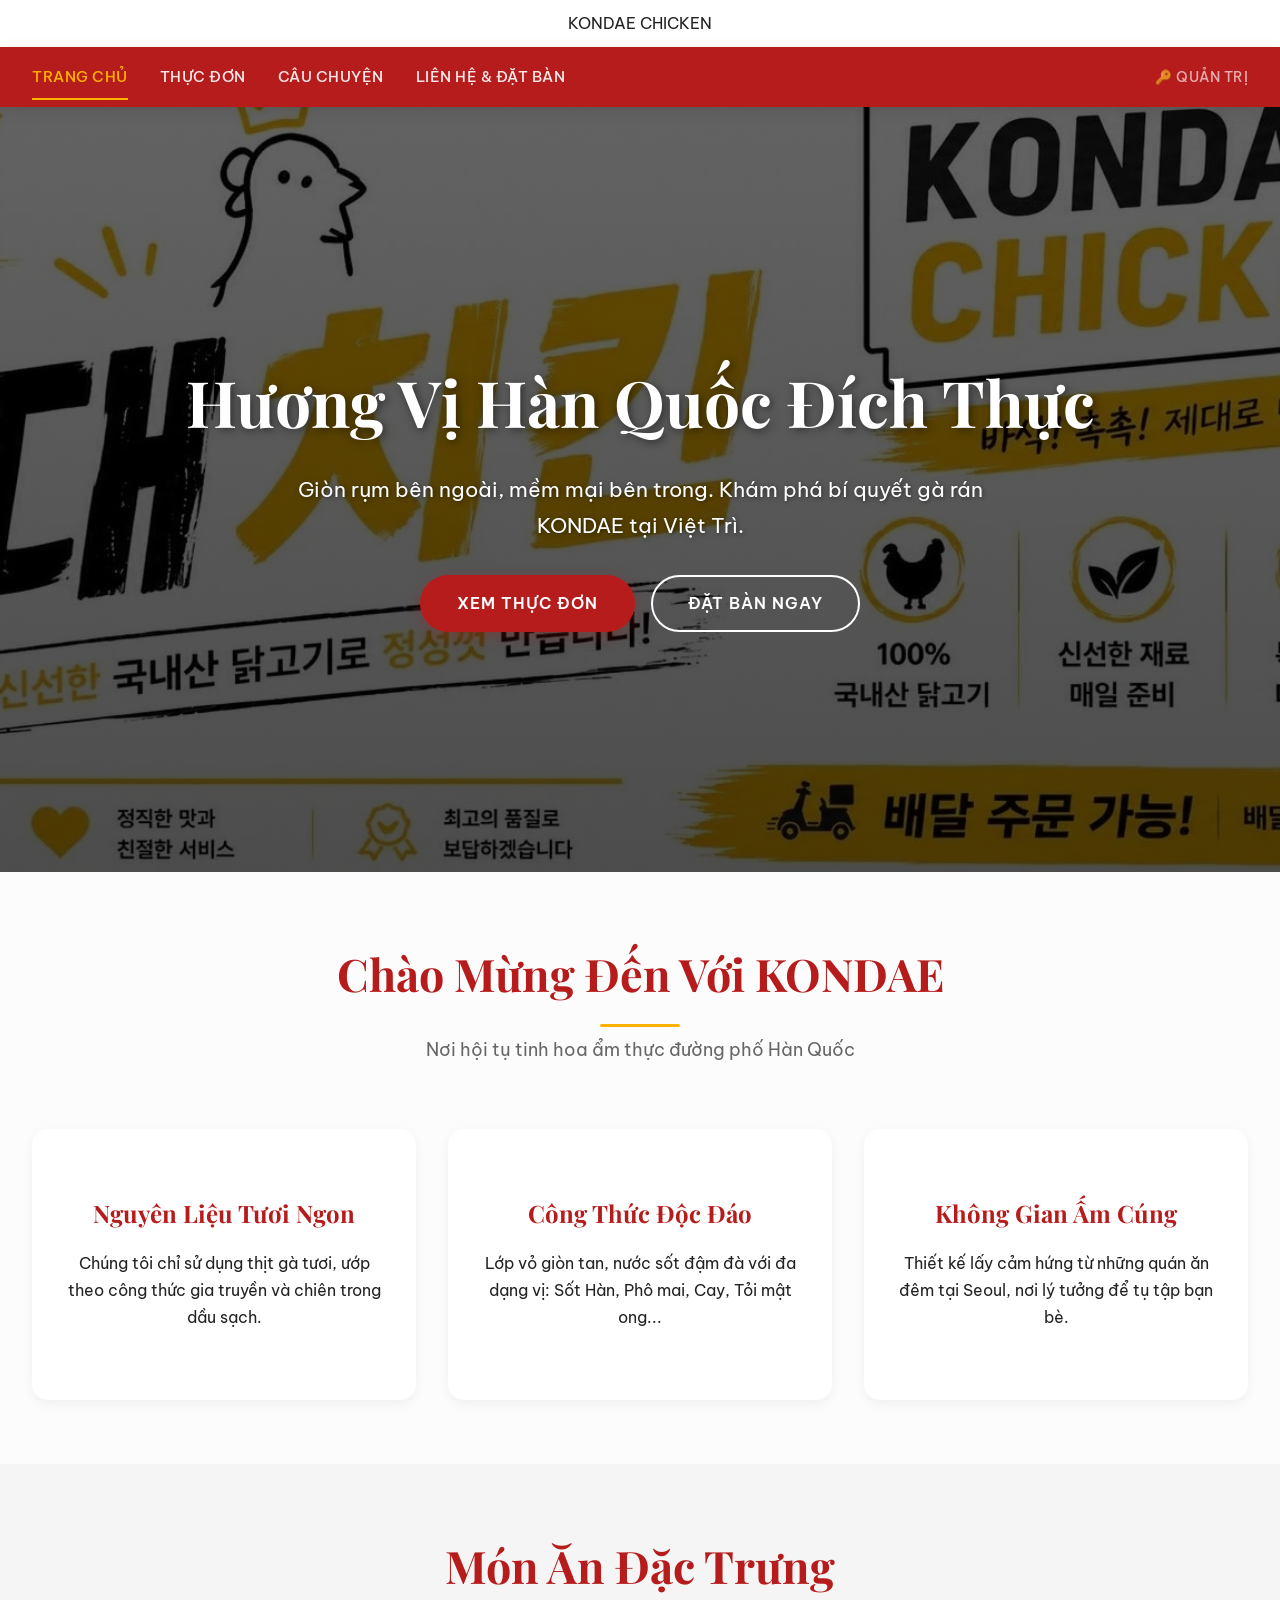
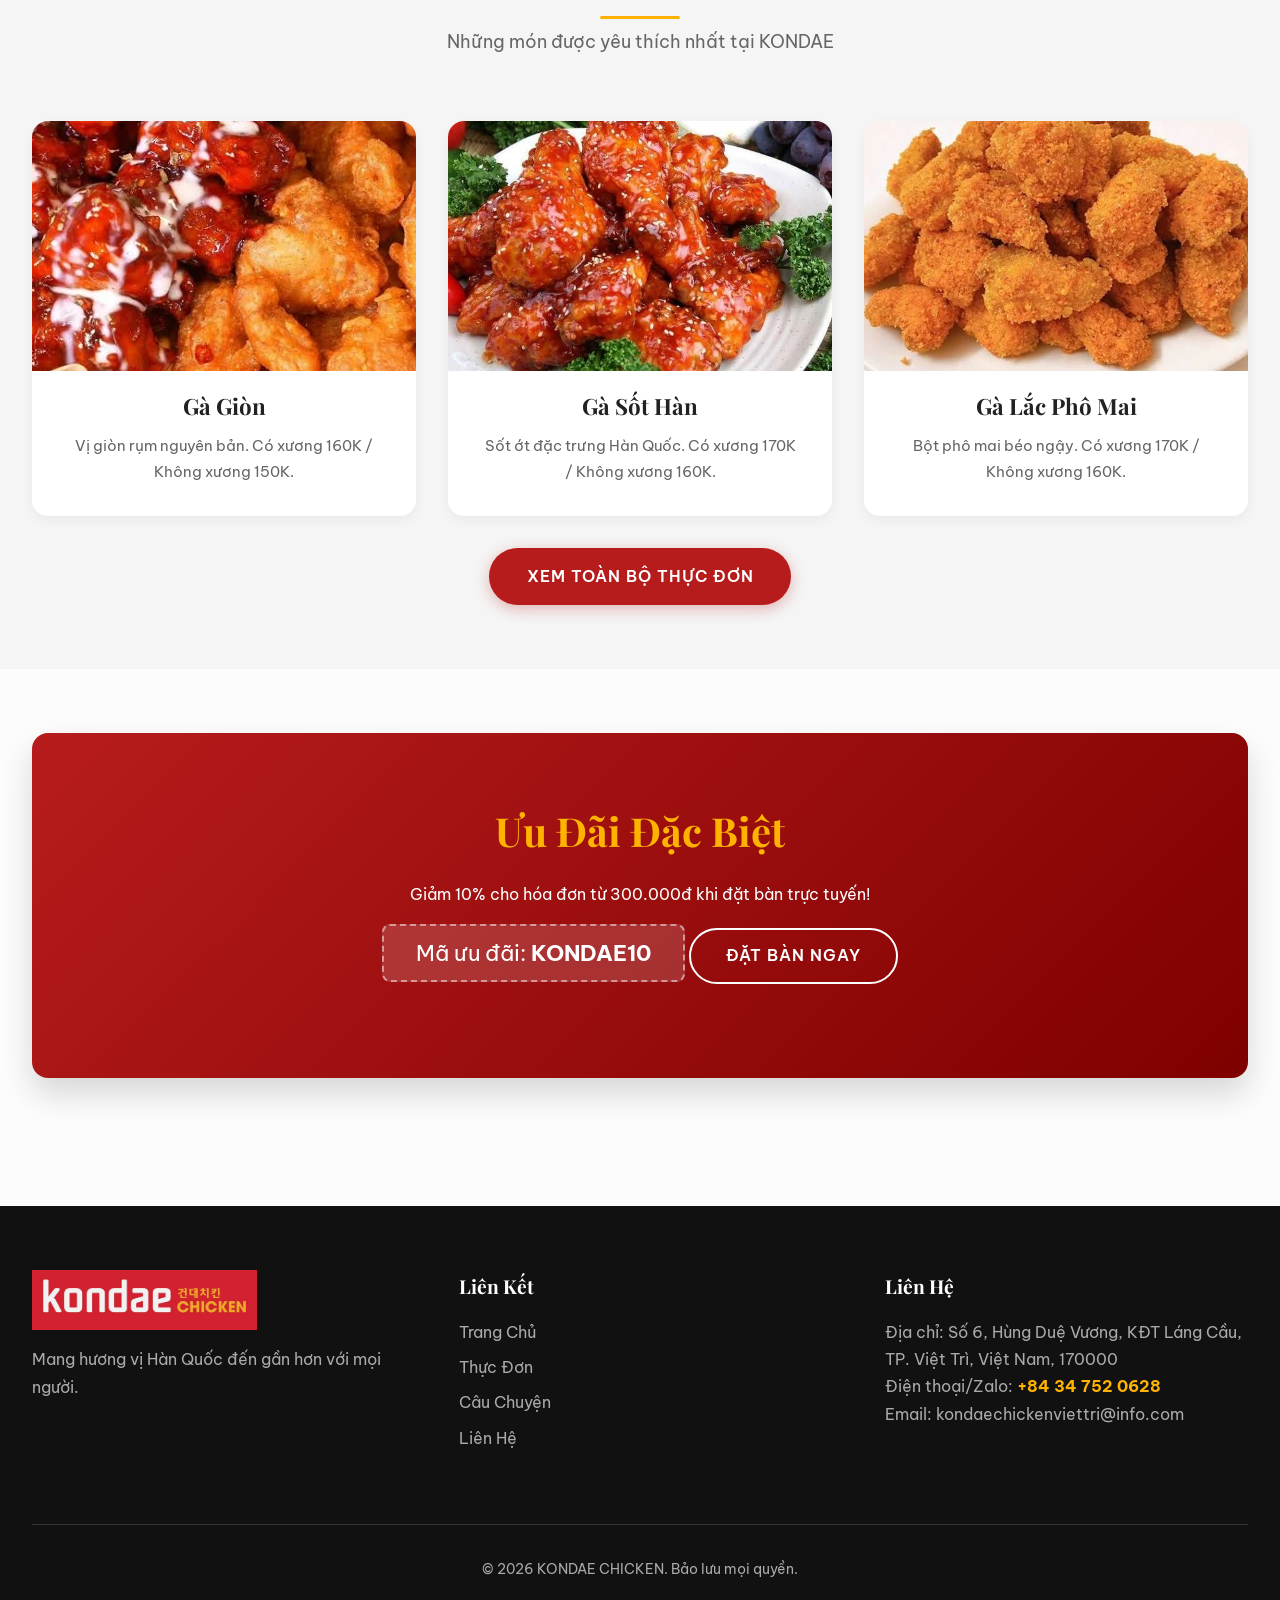
==== index.html @ b115768b "Fix: Logo, CMS, va giao dien" ====
<!DOCTYPE html>
<html lang="vi">
<head>
    <meta charset="UTF-8">
    <meta name="viewport" content="width=device-width, initial-scale=1.0">
    <meta name="description" content="KONDAE CHICKEN - Nhà hàng gà rán phong cách Hàn Quốc tại Việt Trì.">
    <title>KONDAE CHICKEN - Gà Rán Hàn Quốc Việt Trì</title>
    <link rel="preload" as="image" href="img/hero.webp">
    <link rel="stylesheet" href="css/style.css">
    <link rel="preconnect" href="https://fonts.googleapis.com">
    <link rel="preconnect" href="https://fonts.gstatic.com" crossorigin>
    <link href="https://fonts.googleapis.com/css2?family=Be+Vietnam+Pro:wght@400;500;600;700&family=Playfair+Display:wght@700&display=swap" rel="stylesheet">
</head>
<body>
    <header>
        <div class="logo-banner">
            <a href="index.html">KONDAE CHICKEN</a>
        </div>
        <div class="nav-banner">
            <div class="container nav-container">
                <nav class="main-nav-desktop">
                    <a href="index.html" class="active">Trang Chủ</a>
                    <a href="menu.html">Thực Đơn</a>
                    <a href="story.html">Câu Chuyện</a>
                    <a href="contact.html">Liên Hệ & Đặt Bàn</a>
                    <a href="admin/" class="admin-link" title="Đăng nhập quản trị">🔑 Quản Trị</a>
                </nav>
                <button class="menu-toggle" aria-label="Mở menu"><span></span><span></span><span></span></button>
            </div>
        </div>
        <nav class="mobile-nav-overlay">
            <ul>
                <li><a href="index.html" class="active">Trang Chủ</a></li>
                <li><a href="menu.html">Thực Đơn</a></li>
                <li><a href="story.html">Câu Chuyện</a></li>
                <li><a href="contact.html">Liên Hệ & Đặt Bàn</a></li>
                <li><a href="admin/" style="font-size: 1.2rem; opacity: 0.7;">🔑 Đăng Nhập Quản Trị</a></li>
            </ul>
        </nav>
    </header>

    <section class="hero">
        <div class="hero-content">
            <h1>Hương Vị Hàn Quốc Đích Thực</h1>
            <p>Giòn rụm bên ngoài, mềm mại bên trong. Khám phá bí quyết gà rán KONDAE tại Việt Trì.</p>
            <div class="hero-cta">
                <a href="menu.html" class="btn btn-primary">Xem Thực Đơn</a>
                <a href="contact.html" class="btn btn-secondary" style="color: white; border-color: white;">Đặt Bàn Ngay</a>
            </div>
        </div>
    </section>

    <section class="intro section-padding">
        <div class="container">
            <h2 class="section-title">Chào Mừng Đến Với KONDAE</h2>
            <p class="section-subtitle">Nơi hội tụ tinh hoa ẩm thực đường phố Hàn Quốc</p>
            <div class="intro-grid">
                <div class="intro-item">
                    <h3>Nguyên Liệu Tươi Ngon</h3>
                    <p>Chúng tôi chỉ sử dụng thịt gà tươi, ướp theo công thức gia truyền và chiên trong dầu sạch.</p>
                </div>
                <div class="intro-item">
                    <h3>Công Thức Độc Đáo</h3>
                    <p>Lớp vỏ giòn tan, nước sốt đậm đà với đa dạng vị: Sốt Hàn, Phô mai, Cay, Tỏi mật ong...</p>
                </div>
                <div class="intro-item">
                    <h3>Không Gian Ấm Cúng</h3>
                    <p>Thiết kế lấy cảm hứng từ những quán ăn đêm tại Seoul, nơi lý tưởng để tụ tập bạn bè.</p>
                </div>
            </div>
        </div>
    </section>

    <section class="signature-dishes section-padding bg-light">
        <div class="container">
            <h2 class="section-title">Món Ăn Đặc Trưng</h2>
            <p class="section-subtitle">Những món được yêu thích nhất tại KONDAE</p>
            <div class="dish-grid">
                <div class="dish-card">
                    <img src="img/food/ga-gion.webp" alt="Gà Giòn" loading="lazy">
                    <h3>Gà Giòn</h3>
                    <p>Vị giòn rụm nguyên bản. Có xương 160K / Không xương 150K.</p>
                </div>
                <div class="dish-card">
                    <img src="img/food/ga-sot-han.webp" alt="Gà Sốt Hàn" loading="lazy">
                    <h3>Gà Sốt Hàn</h3>
                    <p>Sốt ớt đặc trưng Hàn Quốc. Có xương 170K / Không xương 160K.</p>
                </div>
                <div class="dish-card">
                    <img src="img/food/ga-lac-phomai.webp" alt="Gà Lắc Phô Mai" loading="lazy">
                    <h3>Gà Lắc Phô Mai</h3>
                    <p>Bột phô mai béo ngậy. Có xương 170K / Không xương 160K.</p>
                </div>
            </div>
            <div class="text-center mt-4">
                <a href="menu.html" class="btn btn-primary">Xem Toàn Bộ Thực Đơn</a>
            </div>
        </div>
    </section>

    <section class="promotion section-padding">
        <div class="container">
            <div class="promo-banner">
                <h2>Ưu Đãi Đặc Biệt</h2>
                <p>Giảm 10% cho hóa đơn từ 300.000đ khi đặt bàn trực tuyến!</p>
                <p class="promo-code">Mã ưu đãi: <strong>KONDAE10</strong></p>
                <a href="contact.html" class="btn btn-secondary">Đặt Bàn Ngay</a>
            </div>
        </div>
    </section>

    <footer class="site-footer">
        <div class="container">
            <div class="footer-grid">
                <div class="footer-about">
                    <img src="img/logo.png" alt="KONDAE CHICKEN Logo">
                    <p style="margin-top: 15px;">Mang hương vị Hàn Quốc đến gần hơn với mọi người.</p>
                </div>
                <div class="footer-links">
                    <h4>Liên Kết</h4>
                    <ul>
                        <li><a href="index.html">Trang Chủ</a></li>
                        <li><a href="menu.html">Thực Đơn</a></li>
                        <li><a href="story.html">Câu Chuyện</a></li>
                        <li><a href="contact.html">Liên Hệ</a></li>
                    </ul>
                </div>
                <div class="footer-contact">
                    <h4>Liên Hệ</h4>
                    <p>Địa chỉ: Số 6, Hùng Duệ Vương, KĐT Láng Cầu, TP. Việt Trì, Việt Nam, 170000</p>
                    <p>Điện thoại/Zalo: <a href="tel:+84347520628" style="color: var(--secondary-color); font-weight: bold;">+84 34 752 0628</a></p>
                    <p>Email: <a href="mailto:kondaechickenviettri@info.com">kondaechickenviettri@info.com</a></p>
                </div>
            </div>
            <div class="footer-bottom">
                <p>&copy; 2026 KONDAE CHICKEN. Bảo lưu mọi quyền.</p>
            </div>
        </div>
    </footer>
    <script src="js/main.js"></script>
</body>
</html>
---- css/style.css ----
/* ==================================================
   1. BIẾN CSS TOÀN CỤC
   ================================================== */
:root {
    --primary-color: #B71C1C;
    --primary-hover: #8E0000;
    --secondary-color: #FFB300;
    --text-dark: #222222;
    --text-light: #666666;
    --bg-body: #FCFCFC;
    --bg-light: #F5F5F5;
    --bg-cream: #FFF8E1;
    --bg-white: #FFFFFF;
    --font-heading: 'Playfair Display', serif;
    --font-body: 'Be Vietnam Pro', sans-serif;
    --spacing-sm: 0.5rem;
    --spacing-md: 1rem;
    --spacing-lg: 2rem;
    --spacing-xl: 4rem;
    --border-radius: 16px;
    --shadow-sm: 0 4px 12px rgba(0,0,0,0.05);
    --shadow-md: 0 8px 24px rgba(0,0,0,0.1);
    --shadow-lg: 0 16px 32px rgba(0,0,0,0.15);
    --transition: all 0.4s cubic-bezier(0.25, 0.8, 0.25, 1);
}

* { margin: 0; padding: 0; box-sizing: border-box; }
html { scroll-behavior: smooth; }
body { font-family: var(--font-body); color: var(--text-dark); line-height: 1.7; background-color: var(--bg-body); overflow-x: hidden; }
img { max-width: 100%; height: auto; display: block; }
a { text-decoration: none; color: inherit; transition: var(--transition); }
ul { list-style: none; }

/* ==================================================
   2. LỚP TIỆN ÍCH & LƯỚI
   ================================================== */
.container { width: 100%; max-width: 1280px; margin: 0 auto; padding: 0 var(--spacing-lg); }
.section-padding { padding: var(--spacing-xl) 0; }
.bg-light { background-color: var(--bg-light); }
.bg-cream { background-color: var(--bg-cream); }
.text-center { text-align: center; }
.mt-4 { margin-top: var(--spacing-lg); }

.section-title { font-family: var(--font-heading); font-size: clamp(2rem, 4vw, 2.8rem); text-align: center; margin-bottom: var(--spacing-sm); color: var(--primary-color); position: relative; padding-bottom: 15px; }
.section-title::after { content: ''; position: absolute; bottom: 0; left: 50%; transform: translateX(-50%); width: 80px; height: 3px; background-color: var(--secondary-color); border-radius: 2px; }
.section-subtitle { text-align: center; color: var(--text-light); margin-bottom: var(--spacing-xl); font-size: 1.1rem; max-width: 600px; margin-left: auto; margin-right: auto; }

/* ==================================================
   3. NÚT BẤM
   ================================================== */
.btn { display: inline-flex; align-items: center; justify-content: center; padding: 0.8rem 2.2rem; border-radius: 50px; font-weight: 600; font-size: 1rem; cursor: pointer; transition: var(--transition); border: 2px solid transparent; text-transform: uppercase; letter-spacing: 1px; }
.btn-primary { background-color: var(--primary-color); color: white; box-shadow: 0 4px 15px rgba(183, 28, 28, 0.3); }
.btn-primary:hover { background-color: var(--primary-hover); transform: translateY(-3px); box-shadow: 0 8px 20px rgba(183, 28, 28, 0.4); }
.btn-secondary { background-color: transparent; color: var(--primary-color); border-color: var(--primary-color); }
.btn-secondary:hover { background-color: var(--primary-color); color: white; transform: translateY(-3px); }
.btn-block { width: 100%; }

/* ==================================================
   4. HEADER & LOGO (FIX LỖI CẮT CHỮ)
   ================================================== */
.logo-banner {
    width: 100%;
    background-color: var(--bg-white); /* Nền trắng để logo nổi bật */
    display: flex;
    justify-content: center;
    align-items: center;
    padding: 10px 0; /* Khoảng trắng trên dưới để logo không bị sát mép */
}
.logo-banner a { display: block; width: 100%; display: flex; justify-content: center; }
.logo-banner img {
    width: 100%;
    max-height: 140px; /* Giới hạn chiều cao trên PC */
    object-fit: contain; /* Đảm bảo TOÀN BỘ ảnh hiển thị, không bị cắt */
    transition: var(--transition);
}

.nav-banner { background-color: var(--primary-color); position: sticky; top: 0; z-index: 9999; box-shadow: 0 4px 15px rgba(0,0,0,0.1); }
.nav-container { display: flex; justify-content: space-between; align-items: center; height: 60px; }

.main-nav-desktop { display: flex; gap: var(--spacing-lg); flex: 1; align-items: center; }
.main-nav-desktop a { font-weight: 500; color: rgba(255, 255, 255, 0.9); font-size: 0.95rem; text-transform: uppercase; letter-spacing: 0.5px; position: relative; padding: 10px 0; }
.main-nav-desktop a:hover, .main-nav-desktop a.active { color: var(--secondary-color); }
.main-nav-desktop a::after { content: ''; position: absolute; bottom: 0; left: 0; width: 100%; height: 2px; background-color: var(--secondary-color); transform: scaleX(0); transition: var(--transition); transform-origin: right; }
.main-nav-desktop a:hover::after, .main-nav-desktop a.active::after { transform: scaleX(1); transform-origin: left; }

.admin-link { margin-left: auto; font-size: 0.85rem !important; opacity: 0.7; }
.admin-link:hover { opacity: 1 !important; color: var(--secondary-color) !important; }

.menu-toggle { display: none; flex-direction: column; justify-content: space-between; width: 30px; height: 21px; background: transparent; border: none; cursor: pointer; z-index: 10001; }
.menu-toggle span { display: block; width: 100%; height: 3px; background-color: white; transition: all 0.4s ease; border-radius: 2px; }
.menu-toggle.active span:nth-child(1) { transform: translateY(9px) rotate(45deg); background-color: var(--secondary-color); }
.menu-toggle.active span:nth-child(2) { opacity: 0; transform: translateX(-20px); }
.menu-toggle.active span:nth-child(3) { transform: translateY(-9px) rotate(-45deg); background-color: var(--secondary-color); }

.mobile-nav-overlay { position: fixed; top: 0; left: 0; width: 100%; height: 100vh; background-color: rgba(17, 17, 17, 0.98); backdrop-filter: blur(10px); display: flex; flex-direction: column; justify-content: center; align-items: center; z-index: 10000; opacity: 0; visibility: hidden; transform: translateY(-20px); transition: all 0.4s cubic-bezier(0.25, 0.8, 0.25, 1); }
.mobile-nav-overlay.active { opacity: 1; visibility: visible; transform: translateY(0); }
.mobile-nav-overlay ul { display: flex; flex-direction: column; gap: 30px; text-align: center; }
.mobile-nav-overlay a { font-family: var(--font-heading); font-size: 1.8rem; color: white; font-weight: 700; }
.mobile-nav-overlay a:hover, .mobile-nav-overlay a.active { color: var(--secondary-color); }

/* ==================================================
   5. HERO & PAGE HEADER
   ================================================== */
.hero { background-image: linear-gradient(rgba(0, 0, 0, 0.6), rgba(0, 0, 0, 0.7)), url('../img/hero.webp'); background-size: cover; background-position: center; background-attachment: fixed; height: 85vh; min-height: 600px; display: flex; align-items: center; justify-content: center; text-align: center; color: white; }
.hero-content h1 { font-family: var(--font-heading); font-size: clamp(2.5rem, 5vw, 4rem); margin-bottom: var(--spacing-md); text-shadow: 2px 2px 8px rgba(0,0,0,0.5); }
.hero-content p { font-size: clamp(1rem, 2vw, 1.3rem); margin-bottom: var(--spacing-lg); max-width: 700px; margin-left: auto; margin-right: auto; text-shadow: 1px 1px 4px rgba(0,0,0,0.5); }
.hero-cta { display: flex; gap: var(--spacing-md); justify-content: center; flex-wrap: wrap; }
.page-header { background: linear-gradient(135deg, var(--primary-color), #7f0000); color: white; text-align: center; padding: var(--spacing-xl) 0; }
.page-header h1 { font-family: var(--font-heading); font-size: clamp(2rem, 4vw, 3rem); margin-bottom: var(--spacing-sm); }
.page-header p { font-size: 1.1rem; opacity: 0.9; }

/* ==================================================
   6. GRID & CARDS
   ================================================== */
.intro-grid, .dish-grid { display: grid; gap: var(--spacing-lg); grid-template-columns: repeat(auto-fit, minmax(300px, 1fr)); }
.intro-item { text-align: center; padding: var(--spacing-xl) var(--spacing-lg); background-color: var(--bg-white); border-radius: var(--border-radius); box-shadow: var(--shadow-sm); transition: var(--transition); border-bottom: 4px solid transparent; }
.intro-item:hover { transform: translateY(-10px); box-shadow: var(--shadow-lg); border-bottom-color: var(--secondary-color); }
.intro-item h3 { font-family: var(--font-heading); color: var(--primary-color); margin-bottom: var(--spacing-md); font-size: 1.5rem; }
.dish-card { background-color: var(--bg-white); border-radius: var(--border-radius); overflow: hidden; box-shadow: var(--shadow-sm); transition: var(--transition); text-align: center; padding-bottom: var(--spacing-lg); }
.dish-card:hover { transform: translateY(-10px); box-shadow: var(--shadow-lg); }
.dish-card img { width: 100%; height: 250px; object-fit: cover; transition: var(--transition); }
.dish-card:hover img { transform: scale(1.05); }
.dish-card h3 { margin: var(--spacing-md) 0 var(--spacing-sm); font-family: var(--font-heading); font-size: 1.4rem; color: var(--text-dark); }
.dish-card p { padding: 0 var(--spacing-lg); color: var(--text-light); font-size: 0.95rem; }

/* ==================================================
   7. TRANG THỰC ĐƠN
   ================================================== */
.filter-buttons { display: flex; flex-wrap: wrap; gap: var(--spacing-sm); justify-content: center; margin-bottom: var(--spacing-xl); }
.filter-btn { padding: 0.7rem 1.8rem; border: 2px solid var(--primary-color); background: transparent; color: var(--primary-color); border-radius: 50px; cursor: pointer; font-family: var(--font-body); font-weight: 600; font-size: 0.95rem; transition: var(--transition); }
.filter-btn:hover, .filter-btn.active { background-color: var(--primary-color); color: white; box-shadow: 0 4px 15px rgba(183, 28, 28, 0.3); }
.menu-grid { display: grid; grid-template-columns: repeat(auto-fill, minmax(320px, 1fr)); gap: var(--spacing-xl); }
.menu-item { background: var(--bg-white); border-radius: var(--border-radius); overflow: hidden; box-shadow: var(--shadow-sm); transition: var(--transition); display: flex; flex-direction: column; border: 1px solid #eee; }
.menu-item:hover { transform: translateY(-8px); box-shadow: var(--shadow-lg); }
.menu-item.hidden { display: none; }
.menu-item-img { overflow: hidden; }
.menu-item-img img { width: 100%; height: 240px; object-fit: cover; transition: var(--transition); }
.menu-item:hover .menu-item-img img { transform: scale(1.08); }
.menu-item-info { padding: var(--spacing-lg); flex-grow: 1; display: flex; flex-direction: column; }
.menu-item-header { display: flex; justify-content: space-between; align-items: flex-start; gap: var(--spacing-sm); margin-bottom: var(--spacing-md); border-bottom: 1px dashed #eee; padding-bottom: var(--spacing-sm); }
.menu-item-header h3 { font-family: var(--font-heading); font-size: 1.3rem; color: var(--text-dark); }
.price { color: var(--primary-color); font-weight: 700; font-size: 1.1rem; white-space: nowrap; background: var(--bg-cream); padding: 4px 10px; border-radius: 8px; }
.menu-item-info p { color: var(--text-light); font-size: 0.95rem; line-height: 1.6; }
.no-results { text-align: center; color: var(--text-light); padding: var(--spacing-xl); font-size: 1.1rem; }
.menu-gallery-grid { display: grid; grid-template-columns: repeat(auto-fit, minmax(320px, 1fr)); gap: var(--spacing-lg); margin-top: var(--spacing-lg); }
.menu-gallery-grid img { width: 100%; height: auto; border-radius: var(--border-radius); box-shadow: var(--shadow-md); transition: var(--transition); cursor: zoom-in; border: 4px solid white; }
.menu-gallery-grid img:hover { transform: scale(1.03) rotate(1deg); box-shadow: var(--shadow-lg); }

/* ==================================================
   8. TRANG CÂU CHUYỆN
   ================================================== */
.story-content, .commitment-content { display: grid; grid-template-columns: 1fr 1fr; gap: var(--spacing-xl); align-items: center; }
.story-text h2, .commitment-text h2 { font-family: var(--font-heading); font-size: clamp(1.8rem, 3vw, 2.2rem); color: var(--primary-color); margin-bottom: var(--spacing-md); }
.story-text p { margin-bottom: var(--spacing-md); color: var(--text-dark); line-height: 1.8; font-size: 1.05rem; }
.story-image img, .commitment-image img { border-radius: var(--border-radius); box-shadow: var(--shadow-lg); width: 100%; object-fit: cover; }
.philosophy-grid { display: grid; grid-template-columns: repeat(auto-fit, minmax(300px, 1fr)); gap: var(--spacing-lg); margin-top: var(--spacing-xl); }
.philosophy-item { background: var(--bg-white); padding: var(--spacing-xl) var(--spacing-lg); border-radius: var(--border-radius); box-shadow: var(--shadow-sm); position: relative; transition: var(--transition); overflow: hidden; }
.philosophy-item:hover { transform: translateY(-5px); box-shadow: var(--shadow-md); }
.philosophy-item::before { content: ''; position: absolute; top: 0; left: 0; width: 4px; height: 100%; background: var(--secondary-color); }
.philosophy-number { font-family: var(--font-heading); font-size: 4rem; color: rgba(255, 179, 0, 0.2); font-weight: 700; line-height: 1; position: absolute; top: 10px; right: 20px; }
.philosophy-item h3 { font-family: var(--font-heading); color: var(--primary-color); margin-bottom: var(--spacing-sm); font-size: 1.4rem; position: relative; z-index: 1; }
.commitment-list li { padding: var(--spacing-md) 0 var(--spacing-md) 2.5rem; position: relative; border-bottom: 1px solid #eee; font-size: 1.05rem; }
.commitment-list li::before { content: '✓'; position: absolute; left: 0; top: 50%; transform: translateY(-50%); width: 24px; height: 24px; background: var(--bg-cream); color: var(--primary-color); border-radius: 50%; display: flex; align-items: center; justify-content: center; font-weight: bold; font-size: 0.8rem; }
.gallery-grid { display: grid; grid-template-columns: repeat(auto-fit, minmax(250px, 1fr)); gap: var(--spacing-md); }
.gallery-grid img, .gallery-grid video { width: 100%; height: 300px; object-fit: cover; border-radius: var(--border-radius); transition: var(--transition); }
.gallery-grid img:hover { transform: scale(1.05); box-shadow: var(--shadow-lg); z-index: 2; position: relative; }

/* ==================================================
   9. TRANG LIÊN HỆ
   ================================================== */
.contact-grid { display: grid; grid-template-columns: repeat(auto-fit, minmax(250px, 1fr)); gap: var(--spacing-lg); }
.contact-card { text-align: center; padding: var(--spacing-xl) var(--spacing-lg); background: var(--bg-white); border-radius: var(--border-radius); box-shadow: var(--shadow-sm); transition: var(--transition); border: 1px solid #f0f0f0; }
.contact-card:hover { transform: translateY(-5px); box-shadow: var(--shadow-md); border-color: var(--secondary-color); }
.contact-icon { font-size: 3rem; margin-bottom: var(--spacing-md); }
.contact-card h3 { font-family: var(--font-heading); color: var(--primary-color); margin-bottom: var(--spacing-sm); font-size: 1.3rem; }
.contact-card a { color: var(--text-dark); font-weight: 600; font-size: 1.05rem; }
.contact-card a:hover { color: var(--secondary-color); }
.booking-grid { display: grid; grid-template-columns: 1fr 1fr; gap: var(--spacing-xl); }
.booking-form-container { background: var(--bg-white); padding: var(--spacing-xl); border-radius: var(--border-radius); box-shadow: var(--shadow-md); }
.booking-form-container h2 { font-family: var(--font-heading); color: var(--primary-color); margin-bottom: var(--spacing-sm); font-size: 1.8rem; border-bottom: 2px solid var(--bg-cream); padding-bottom: 10px; }
.booking-form-container > p { color: var(--text-light); margin-bottom: var(--spacing-lg); font-size: 0.95rem; }
.form-group { margin-bottom: var(--spacing-lg); }
.form-group label { display: block; font-weight: 600; margin-bottom: 0.5rem; font-size: 0.95rem; color: var(--text-dark); }
.required { color: var(--primary-color); }
.form-group input, .form-group select, .form-group textarea { width: 100%; padding: 1rem; border: 2px solid #E0E0E0; border-radius: 12px; font-family: var(--font-body); font-size: 1rem; color: var(--text-dark); transition: var(--transition); background: #FAFAFA; }
.form-group input:focus, .form-group select:focus, .form-group textarea:focus { outline: none; border-color: var(--primary-color); background: var(--bg-white); box-shadow: 0 0 0 4px rgba(183, 28, 28, 0.1); }
.form-row { display: grid; grid-template-columns: 1fr 1fr; gap: var(--spacing-lg); }
.form-help { display: block; font-size: 0.8rem; color: var(--text-light); margin-top: 0.3rem; }
.form-privacy { font-size: 0.85rem; color: var(--text-light); text-align: center; margin-top: var(--spacing-md); }
.radio-group { display: flex; gap: 2rem; margin-top: 0.5rem; }
.radio-label { display: flex; align-items: center; gap: 0.5rem; font-weight: normal; cursor: pointer; font-size: 1rem; color: var(--text-dark); }
.radio-label input[type="radio"] { width: 18px; height: 18px; accent-color: var(--primary-color); cursor: pointer; }
.map-container { border-radius: var(--border-radius); overflow: hidden; box-shadow: var(--shadow-md); margin-top: var(--spacing-lg); border: 4px solid white; }
.social-links { display: flex; gap: var(--spacing-md); justify-content: center; flex-wrap: wrap; }
.social-btn { display: inline-flex; align-items: center; justify-content: center; padding: 0.8rem 2rem; border-radius: 50px; color: white; font-weight: 600; transition: var(--transition); }
.social-btn:hover { transform: translateY(-3px); box-shadow: var(--shadow-md); color: white; }
.social-btn.facebook { background-color: #1877F2; }
.social-btn.zalo { background-color: #0068FF; }

/* ==================================================
   10. PROMOTION & FOOTER
   ================================================== */
.promo-banner { background: linear-gradient(135deg, var(--primary-color), #7f0000); color: white; text-align: center; padding: var(--spacing-xl) var(--spacing-lg); border-radius: var(--border-radius); box-shadow: var(--shadow-lg); position: relative; overflow: hidden; }
.promo-banner h2 { font-family: var(--font-heading); font-size: clamp(1.8rem, 4vw, 2.5rem); margin-bottom: var(--spacing-md); color: var(--secondary-color); }
.promo-code { font-size: 1.4rem; margin: var(--spacing-md) 0 var(--spacing-lg); padding: var(--spacing-sm) var(--spacing-lg); background-color: rgba(255,255,255,0.15); border: 2px dashed rgba(255,255,255,0.5); border-radius: 8px; display: inline-block; }
.promo-banner .btn-secondary { color: white; border-color: white; }
.promo-banner .btn-secondary:hover { background-color: white; color: var(--primary-color); }
.site-footer { background-color: #111111; color: #AAAAAA; padding-top: var(--spacing-xl); margin-top: var(--spacing-xl); }
.footer-grid { display: grid; grid-template-columns: repeat(auto-fit, minmax(280px, 1fr)); gap: var(--spacing-xl); padding-bottom: var(--spacing-xl); }
.footer-about img { height: 60px; margin-bottom: var(--spacing-md); object-fit: contain; }
.footer-links h4, .footer-contact h4 { color: white; margin-bottom: var(--spacing-md); font-family: var(--font-heading); font-size: 1.2rem; }
.footer-links ul li { margin-bottom: var(--spacing-sm); }
.footer-links a:hover, .footer-contact a:hover { color: var(--secondary-color); padding-left: 5px; }
.footer-bottom { border-top: 1px solid #333; text-align: center; padding: var(--spacing-lg) 0; font-size: 0.9rem; }

/* ==================================================
   11. RESPONSIVE (TỐI ƯU TABLET & MOBILE)
   ================================================== */
@media (max-width: 1024px) {
    .menu-toggle { display: flex; }
    .main-nav-desktop { display: none; }
    .booking-grid, .story-content, .commitment-content { grid-template-columns: 1fr; gap: var(--spacing-lg); }
    .commitment-image { order: -1; }
    .menu-grid { grid-template-columns: repeat(auto-fill, minmax(280px, 1fr)); gap: var(--spacing-lg); }
    .form-row { grid-template-columns: 1fr; gap: 0; }
    .logo-banner img { max-height: 100px; }
}
@media (max-width: 768px) {
    .container { padding: 0 var(--spacing-md); }
    .section-padding { padding: var(--spacing-lg) 0; }
    .logo-banner { padding: 5px 0; }
    .logo-banner img { max-height: 70px; }
    .nav-container { justify-content: flex-end; padding-right: 15px; }
    .filter-buttons { justify-content: flex-start; overflow-x: auto; flex-wrap: nowrap; padding-bottom: var(--spacing-sm); -webkit-overflow-scrolling: touch; }
    .filter-buttons::-webkit-scrollbar { display: none; }
    .filter-btn { flex-shrink: 0; }
    .booking-form-container { padding: var(--spacing-lg); }
    .promo-banner { padding: var(--spacing-lg) var(--spacing-md); }
}
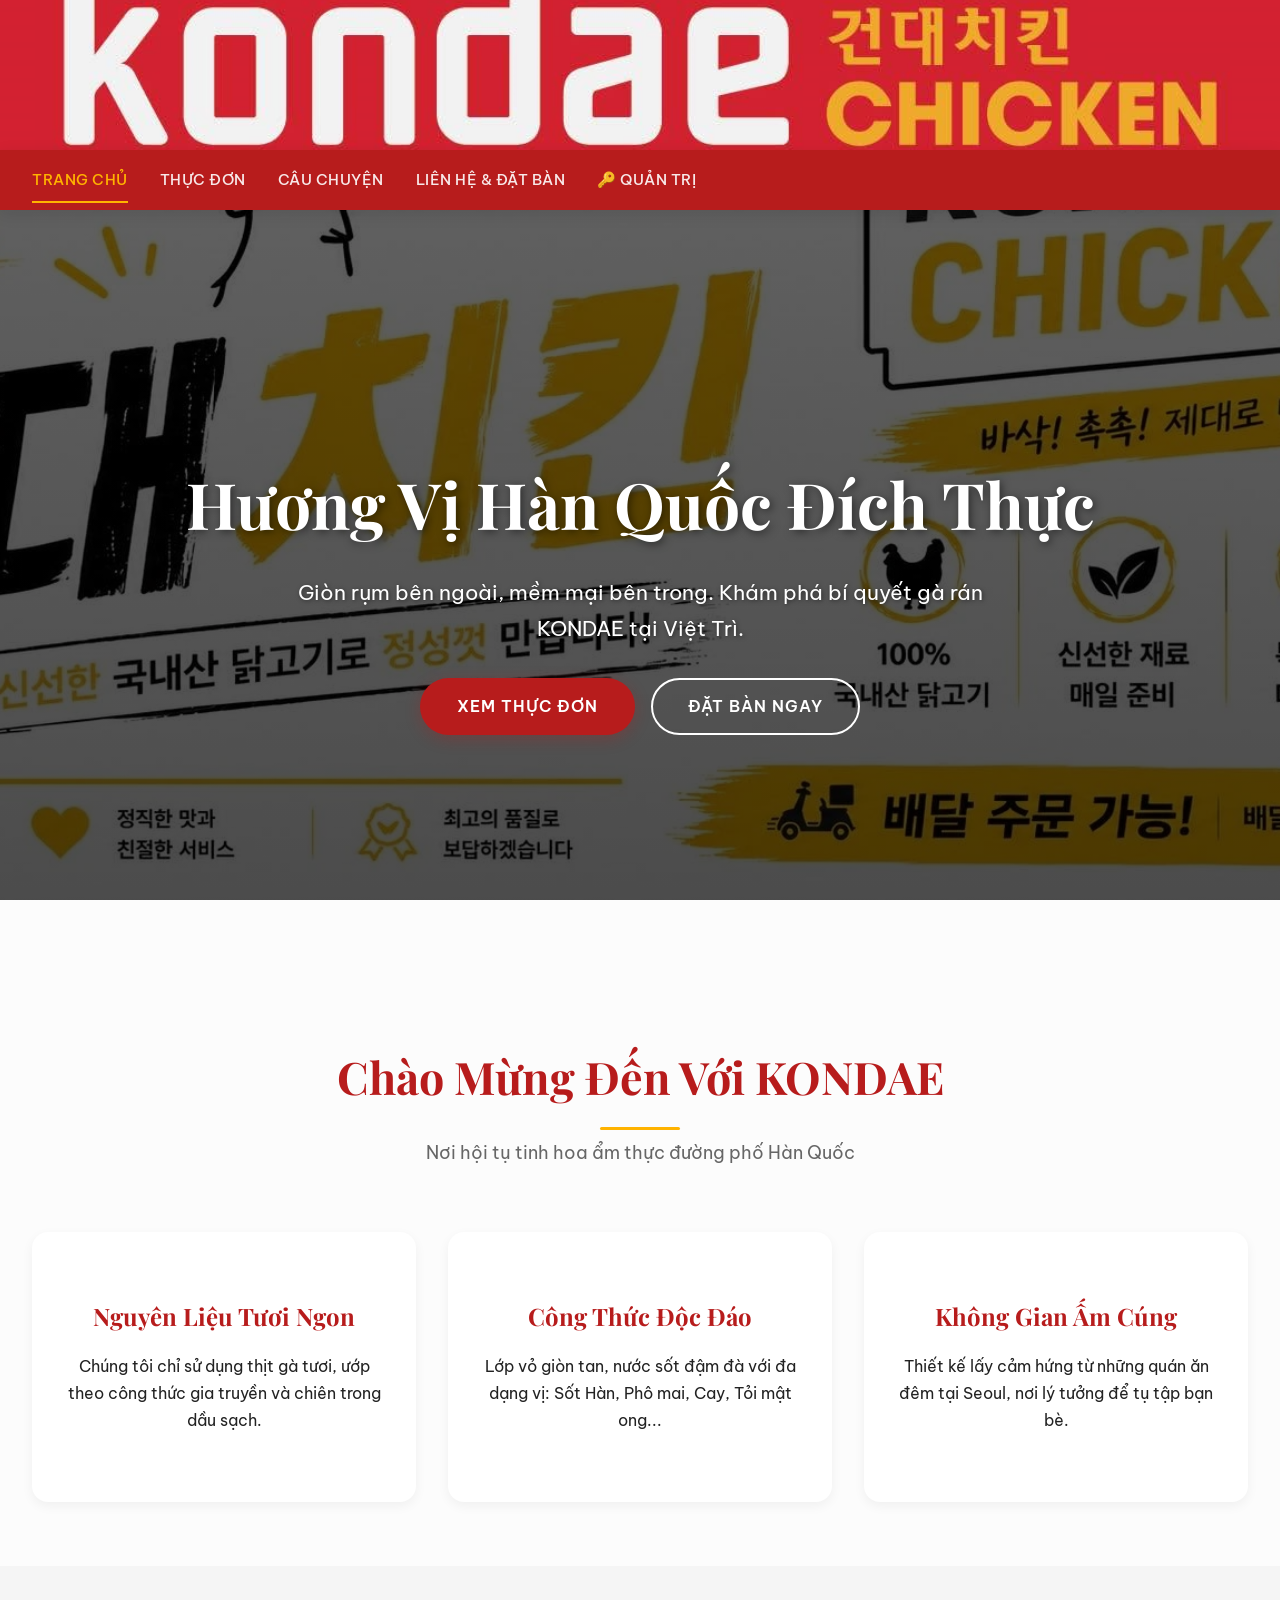
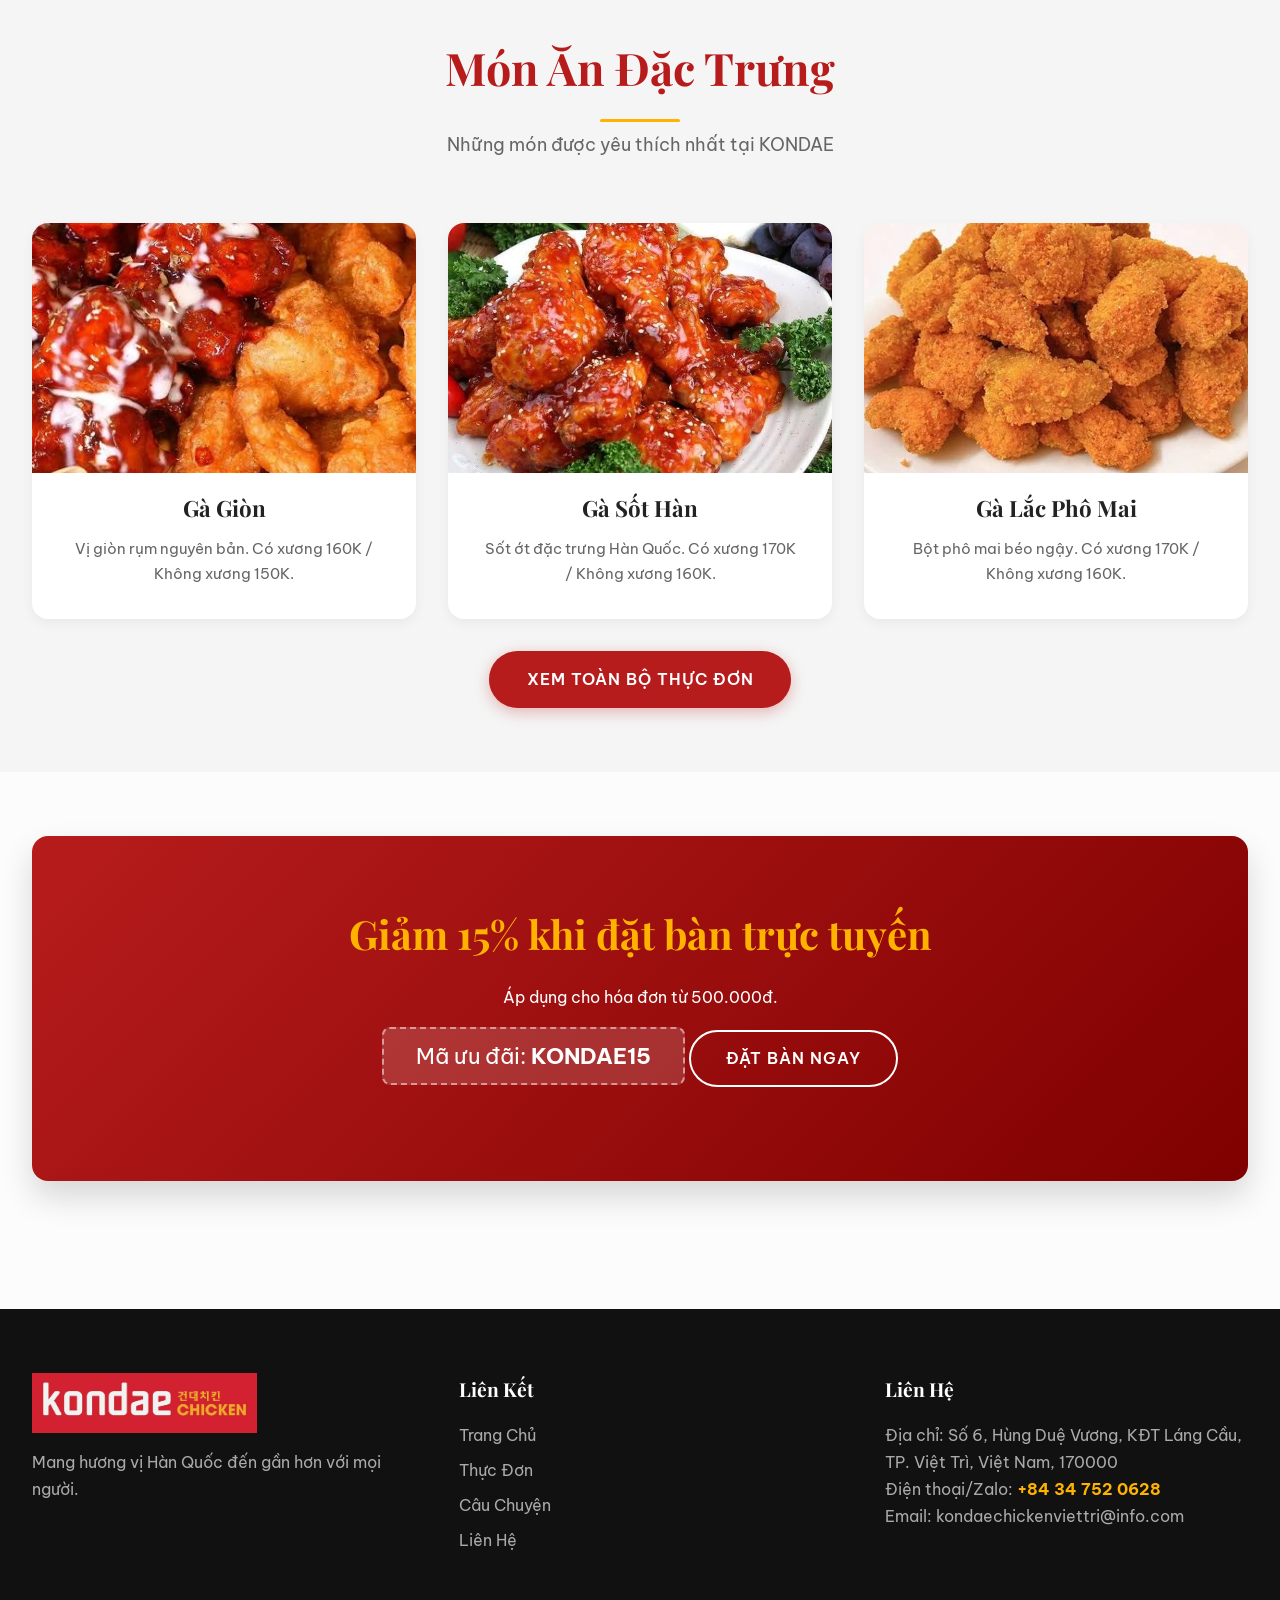
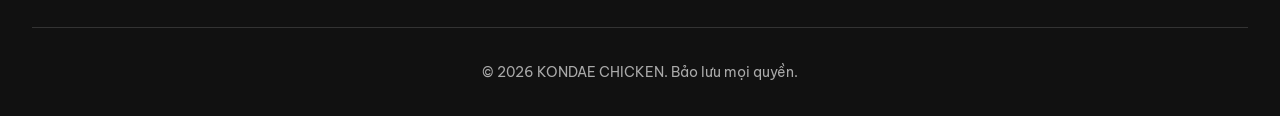
==== commit 44e219b1: "Fix toan bo loi hien thi CMS va Logo" ====
--- a/index.html
+++ b/index.html
@@ -14,7 +14,9 @@
 <body>
     <header>
         <div class="logo-banner">
-            <a href="index.html">KONDAE CHICKEN</a>
+            <a href="index.html">
+                <img src="img/logo.png" alt="KONDAE CHICKEN Logo">
+            </a>
         </div>
         <div class="nav-banner">
             <div class="container nav-container">
@@ -98,14 +100,10 @@
         </div>
     </section>
 
+    <!-- Phần Khuyến mãi động (Sẽ được JS tự động render từ promotions.json) -->
     <section class="promotion section-padding">
         <div class="container">
-            <div class="promo-banner">
-                <h2>Ưu Đãi Đặc Biệt</h2>
-                <p>Giảm 10% cho hóa đơn từ 300.000đ khi đặt bàn trực tuyến!</p>
-                <p class="promo-code">Mã ưu đãi: <strong>KONDAE10</strong></p>
-                <a href="contact.html" class="btn btn-secondary">Đặt Bàn Ngay</a>
-            </div>
+            <div id="promotion-container"></div>
         </div>
     </section>
 
--- a/css/style.css
+++ b/css/style.css
@@ -56,46 +56,94 @@
 .btn-block { width: 100%; }
 
 /* ==================================================
-   4. HEADER & LOGO (FIX LỖI CẮT CHỮ)
-   ================================================== */
+    4. HEADER & ĐIỀU HƯỚNG (Thiết kế mới toàn diện)
+   ================================================== */
+
+/* 4.1 Phần Logo (Phủ kín 100% chiều ngang) */
 .logo-banner {
     width: 100%;
     background-color: var(--bg-white); /* Nền trắng để logo nổi bật */
+    display: block;
+    padding: 0;
+    margin: 0;
+    overflow: hidden;
+}
+.logo-banner a { display: block; width: 100%; line-height: 0; }
+/* Ảnh logo giãn 100% chiều ngang. Lưu ý: File ảnh phải là dạng banner ngang */
+.logo-banner img { 
+    width: 100%; 
+    height: auto; 
+    display: block; 
+    object-fit: cover; /* Cắt phần thừa nếu cần để phủ kín */
+    max-height: 150px; /* Giới hạn chiều cao trên desktop để không chiếm quá nhiều diện tích */
+}
+
+/* 4.2 Thanh Menu (Dính trên cùng khi cuộn) */
+.nav-banner {
+    background-color: var(--primary-color);
+    position: sticky;
+    top: 0;
+    z-index: 9999;
+    box-shadow: 0 4px 15px rgba(0,0,0,0.1);
+}
+.nav-container {
     display: flex;
-    justify-content: center;
+    justify-content: space-between;
     align-items: center;
-    padding: 10px 0; /* Khoảng trắng trên dưới để logo không bị sát mép */
-}
-.logo-banner a { display: block; width: 100%; display: flex; justify-content: center; }
-.logo-banner img {
-    width: 100%;
-    max-height: 140px; /* Giới hạn chiều cao trên PC */
-    object-fit: contain; /* Đảm bảo TOÀN BỘ ảnh hiển thị, không bị cắt */
-    transition: var(--transition);
-}
-
-.nav-banner { background-color: var(--primary-color); position: sticky; top: 0; z-index: 9999; box-shadow: 0 4px 15px rgba(0,0,0,0.1); }
-.nav-container { display: flex; justify-content: space-between; align-items: center; height: 60px; }
-
-.main-nav-desktop { display: flex; gap: var(--spacing-lg); flex: 1; align-items: center; }
-.main-nav-desktop a { font-weight: 500; color: rgba(255, 255, 255, 0.9); font-size: 0.95rem; text-transform: uppercase; letter-spacing: 0.5px; position: relative; padding: 10px 0; }
+    height: 60px;
+}
+
+/* Menu Desktop (Hiển thị trên màn hình lớn) */
+.main-nav-desktop { display: flex; gap: var(--spacing-lg); }
+.main-nav-desktop a { 
+    font-weight: 500; color: rgba(255, 255, 255, 0.9); 
+    font-size: 0.95rem; text-transform: uppercase; letter-spacing: 0.5px;
+    position: relative; padding: 10px 0;
+}
 .main-nav-desktop a:hover, .main-nav-desktop a.active { color: var(--secondary-color); }
-.main-nav-desktop a::after { content: ''; position: absolute; bottom: 0; left: 0; width: 100%; height: 2px; background-color: var(--secondary-color); transform: scaleX(0); transition: var(--transition); transform-origin: right; }
+.main-nav-desktop a::after { 
+    content: ''; position: absolute; bottom: 0; left: 0; width: 100%; height: 2px; 
+    background-color: var(--secondary-color); transform: scaleX(0); transition: var(--transition); transform-origin: right;
+}
 .main-nav-desktop a:hover::after, .main-nav-desktop a.active::after { transform: scaleX(1); transform-origin: left; }
 
-.admin-link { margin-left: auto; font-size: 0.85rem !important; opacity: 0.7; }
-.admin-link:hover { opacity: 1 !important; color: var(--secondary-color) !important; }
-
-.menu-toggle { display: none; flex-direction: column; justify-content: space-between; width: 30px; height: 21px; background: transparent; border: none; cursor: pointer; z-index: 10001; }
-.menu-toggle span { display: block; width: 100%; height: 3px; background-color: white; transition: all 0.4s ease; border-radius: 2px; }
+/* Nút Hamburger 3 gạch (Mặc định ẩn trên Desktop) */
+.menu-toggle { 
+    display: none; 
+    flex-direction: column; 
+    justify-content: space-between;
+    width: 30px; 
+    height: 21px; 
+    background: transparent; 
+    border: none; 
+    cursor: pointer; 
+    z-index: 10001; /* Đảm bảo nằm trên menu overlay */
+}
+.menu-toggle span { 
+    display: block; width: 100%; height: 3px; 
+    background-color: white; transition: all 0.4s ease; border-radius: 2px;
+}
+/* Hiệu ứng biến thành chữ X */
 .menu-toggle.active span:nth-child(1) { transform: translateY(9px) rotate(45deg); background-color: var(--secondary-color); }
 .menu-toggle.active span:nth-child(2) { opacity: 0; transform: translateX(-20px); }
 .menu-toggle.active span:nth-child(3) { transform: translateY(-9px) rotate(-45deg); background-color: var(--secondary-color); }
 
-.mobile-nav-overlay { position: fixed; top: 0; left: 0; width: 100%; height: 100vh; background-color: rgba(17, 17, 17, 0.98); backdrop-filter: blur(10px); display: flex; flex-direction: column; justify-content: center; align-items: center; z-index: 10000; opacity: 0; visibility: hidden; transform: translateY(-20px); transition: all 0.4s cubic-bezier(0.25, 0.8, 0.25, 1); }
+/* Menu Mobile Overlay (Toàn màn hình) */
+.mobile-nav-overlay {
+    position: fixed;
+    top: 0; left: 0; width: 100%; height: 100vh;
+    background-color: rgba(17, 17, 17, 0.98); /* Nền đen mờ sang trọng */
+    backdrop-filter: blur(10px);
+    display: flex; flex-direction: column; justify-content: center; align-items: center;
+    z-index: 10000;
+    opacity: 0; visibility: hidden; transform: translateY(-20px);
+    transition: all 0.4s cubic-bezier(0.25, 0.8, 0.25, 1);
+}
 .mobile-nav-overlay.active { opacity: 1; visibility: visible; transform: translateY(0); }
 .mobile-nav-overlay ul { display: flex; flex-direction: column; gap: 30px; text-align: center; }
-.mobile-nav-overlay a { font-family: var(--font-heading); font-size: 1.8rem; color: white; font-weight: 700; }
+.mobile-nav-overlay a { 
+    font-family: var(--font-heading); font-size: 1.8rem; color: white; font-weight: 700; 
+}
 .mobile-nav-overlay a:hover, .mobile-nav-overlay a.active { color: var(--secondary-color); }
 
 /* ==================================================
@@ -214,7 +262,7 @@
 .footer-bottom { border-top: 1px solid #333; text-align: center; padding: var(--spacing-lg) 0; font-size: 0.9rem; }
 
 /* ==================================================
-   11. RESPONSIVE (TỐI ƯU TABLET & MOBILE)
+   11. RESPONSIVE
    ================================================== */
 @media (max-width: 1024px) {
     .menu-toggle { display: flex; }
@@ -223,13 +271,10 @@
     .commitment-image { order: -1; }
     .menu-grid { grid-template-columns: repeat(auto-fill, minmax(280px, 1fr)); gap: var(--spacing-lg); }
     .form-row { grid-template-columns: 1fr; gap: 0; }
-    .logo-banner img { max-height: 100px; }
 }
 @media (max-width: 768px) {
     .container { padding: 0 var(--spacing-md); }
     .section-padding { padding: var(--spacing-lg) 0; }
-    .logo-banner { padding: 5px 0; }
-    .logo-banner img { max-height: 70px; }
     .nav-container { justify-content: flex-end; padding-right: 15px; }
     .filter-buttons { justify-content: flex-start; overflow-x: auto; flex-wrap: nowrap; padding-bottom: var(--spacing-sm); -webkit-overflow-scrolling: touch; }
     .filter-buttons::-webkit-scrollbar { display: none; }
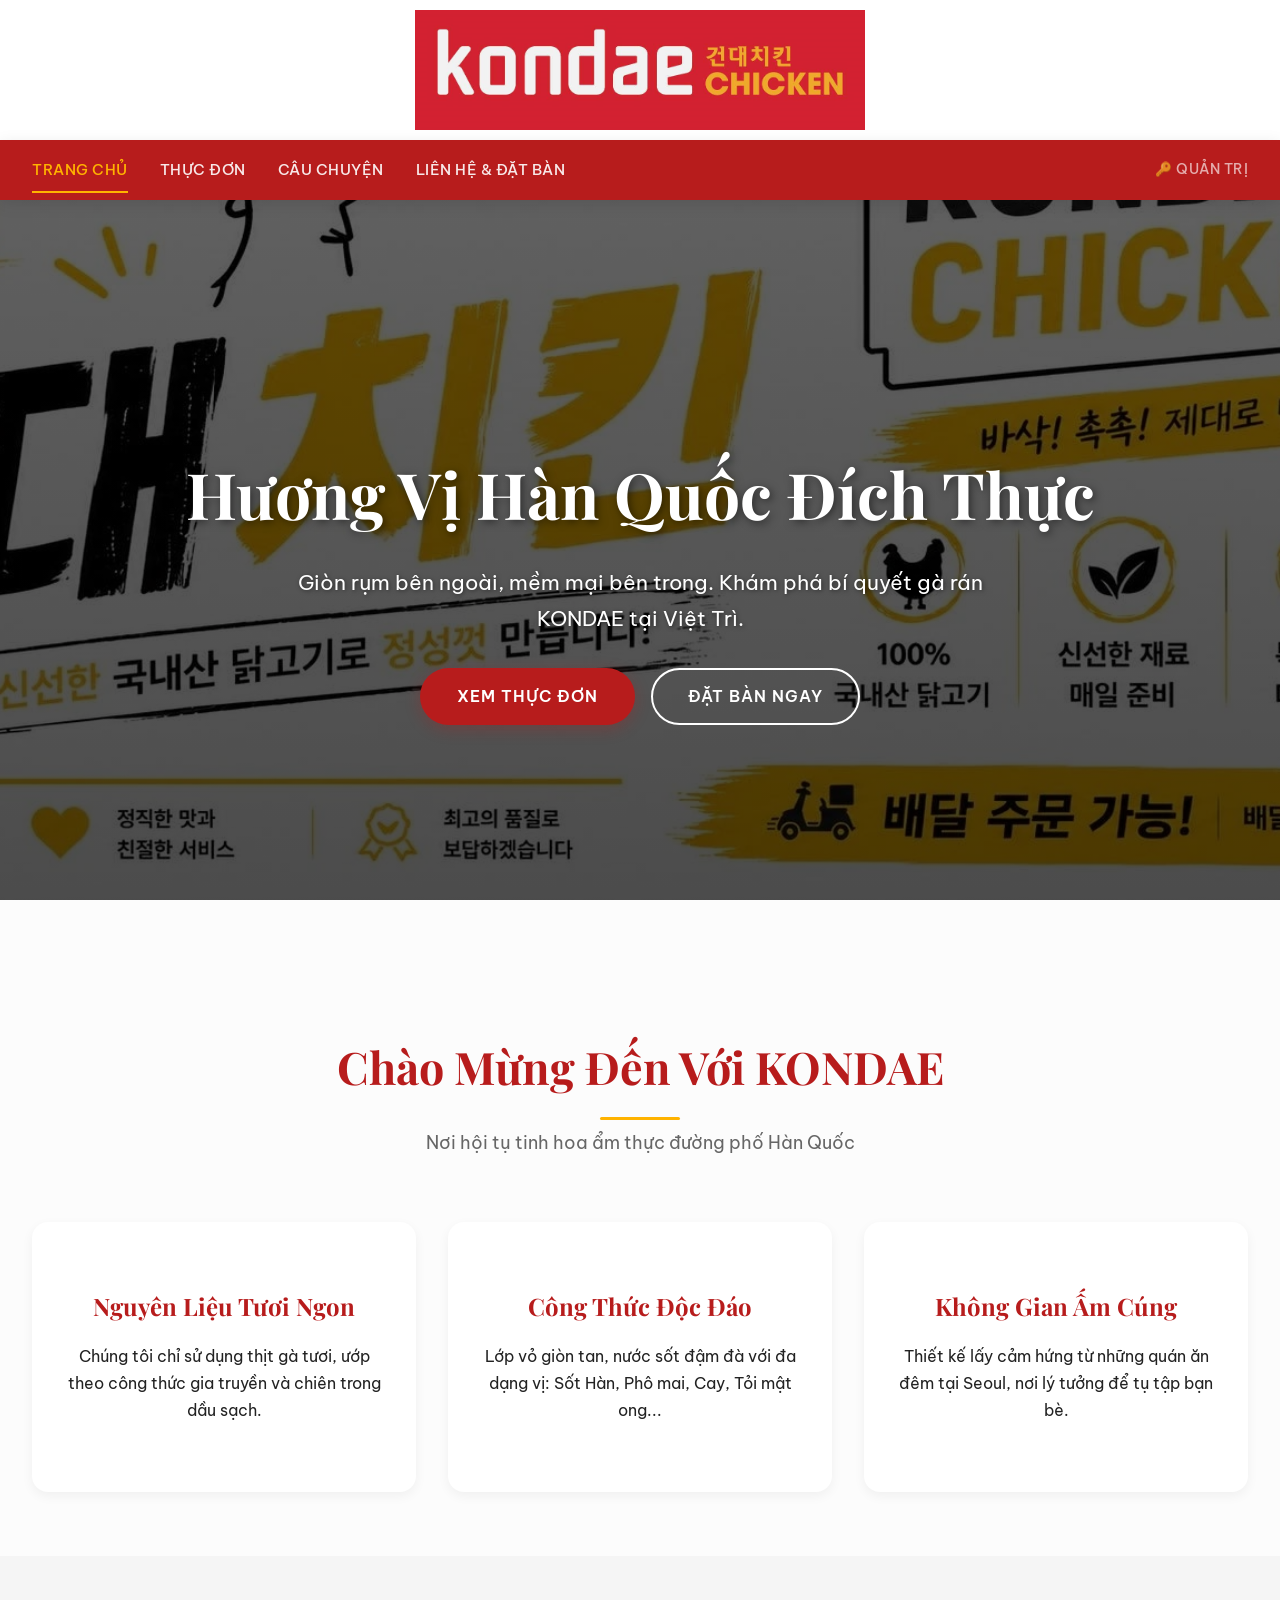
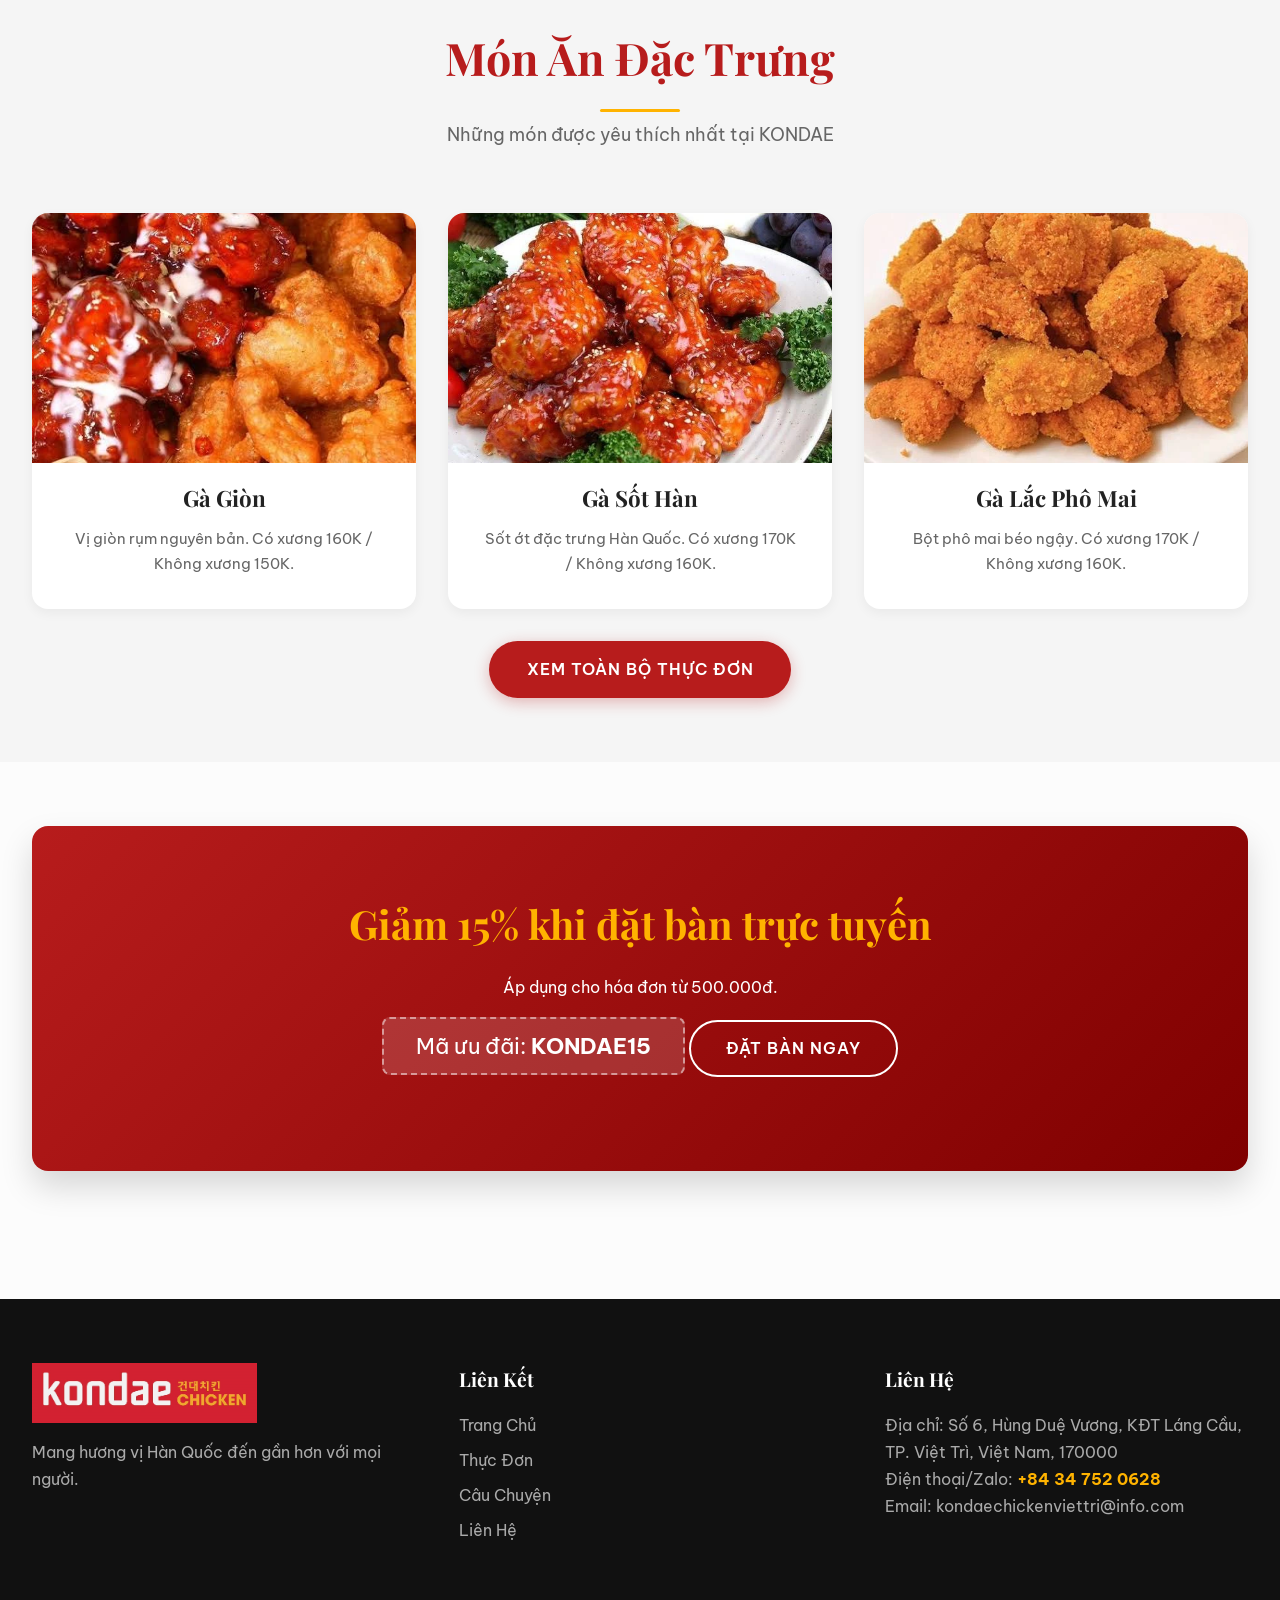
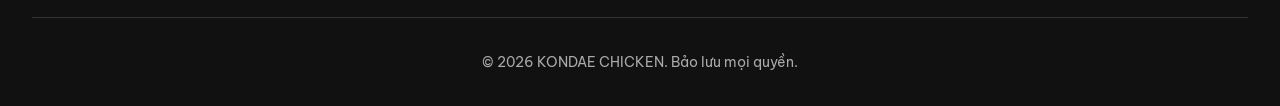
==== commit 3209c475: "Fix: Logo va duong dan anh CMS" ====
--- a/index.html
+++ b/index.html
@@ -100,7 +100,6 @@
         </div>
     </section>
 
-    <!-- Phần Khuyến mãi động (Sẽ được JS tự động render từ promotions.json) -->
     <section class="promotion section-padding">
         <div class="container">
             <div id="promotion-container"></div>
--- a/css/style.css
+++ b/css/style.css
@@ -56,94 +56,47 @@
 .btn-block { width: 100%; }
 
 /* ==================================================
-    4. HEADER & ĐIỀU HƯỚNG (Thiết kế mới toàn diện)
-   ================================================== */
-
-/* 4.1 Phần Logo (Phủ kín 100% chiều ngang) */
+   4. HEADER & LOGO (FIX CHUẨN ĐẸP)
+   ================================================== */
 .logo-banner {
     width: 100%;
-    background-color: var(--bg-white); /* Nền trắng để logo nổi bật */
-    display: block;
-    padding: 0;
-    margin: 0;
-    overflow: hidden;
-}
-.logo-banner a { display: block; width: 100%; line-height: 0; }
-/* Ảnh logo giãn 100% chiều ngang. Lưu ý: File ảnh phải là dạng banner ngang */
-.logo-banner img { 
-    width: 100%; 
-    height: auto; 
-    display: block; 
-    object-fit: cover; /* Cắt phần thừa nếu cần để phủ kín */
-    max-height: 150px; /* Giới hạn chiều cao trên desktop để không chiếm quá nhiều diện tích */
-}
-
-/* 4.2 Thanh Menu (Dính trên cùng khi cuộn) */
-.nav-banner {
-    background-color: var(--primary-color);
-    position: sticky;
-    top: 0;
-    z-index: 9999;
-    box-shadow: 0 4px 15px rgba(0,0,0,0.1);
-}
-.nav-container {
+    background-color: var(--bg-white);
     display: flex;
-    justify-content: space-between;
+    justify-content: center;
     align-items: center;
-    height: 60px;
-}
-
-/* Menu Desktop (Hiển thị trên màn hình lớn) */
-.main-nav-desktop { display: flex; gap: var(--spacing-lg); }
-.main-nav-desktop a { 
-    font-weight: 500; color: rgba(255, 255, 255, 0.9); 
-    font-size: 0.95rem; text-transform: uppercase; letter-spacing: 0.5px;
-    position: relative; padding: 10px 0;
-}
+    padding: 10px 0; /* Tạo khoảng trắng trên dưới */
+}
+.logo-banner a { display: flex; justify-content: center; width: 100%; }
+.logo-banner img {
+    width: 100%;
+    max-width: 800px; /* Giới hạn chiều rộng để logo không bị bè ra quá mức */
+    height: auto;
+    max-height: 120px; /* Giới hạn chiều cao để không chiếm quá nhiều màn hình */
+    object-fit: contain;
+}
+
+.nav-banner { background-color: var(--primary-color); position: sticky; top: 0; z-index: 9999; box-shadow: 0 4px 15px rgba(0,0,0,0.1); }
+.nav-container { display: flex; justify-content: space-between; align-items: center; height: 60px; }
+
+.main-nav-desktop { display: flex; gap: var(--spacing-lg); flex: 1; align-items: center; }
+.main-nav-desktop a { font-weight: 500; color: rgba(255, 255, 255, 0.9); font-size: 0.95rem; text-transform: uppercase; letter-spacing: 0.5px; position: relative; padding: 10px 0; }
 .main-nav-desktop a:hover, .main-nav-desktop a.active { color: var(--secondary-color); }
-.main-nav-desktop a::after { 
-    content: ''; position: absolute; bottom: 0; left: 0; width: 100%; height: 2px; 
-    background-color: var(--secondary-color); transform: scaleX(0); transition: var(--transition); transform-origin: right;
-}
+.main-nav-desktop a::after { content: ''; position: absolute; bottom: 0; left: 0; width: 100%; height: 2px; background-color: var(--secondary-color); transform: scaleX(0); transition: var(--transition); transform-origin: right; }
 .main-nav-desktop a:hover::after, .main-nav-desktop a.active::after { transform: scaleX(1); transform-origin: left; }
 
-/* Nút Hamburger 3 gạch (Mặc định ẩn trên Desktop) */
-.menu-toggle { 
-    display: none; 
-    flex-direction: column; 
-    justify-content: space-between;
-    width: 30px; 
-    height: 21px; 
-    background: transparent; 
-    border: none; 
-    cursor: pointer; 
-    z-index: 10001; /* Đảm bảo nằm trên menu overlay */
-}
-.menu-toggle span { 
-    display: block; width: 100%; height: 3px; 
-    background-color: white; transition: all 0.4s ease; border-radius: 2px;
-}
-/* Hiệu ứng biến thành chữ X */
+.admin-link { margin-left: auto; font-size: 0.85rem !important; opacity: 0.7; }
+.admin-link:hover { opacity: 1 !important; color: var(--secondary-color) !important; }
+
+.menu-toggle { display: none; flex-direction: column; justify-content: space-between; width: 30px; height: 21px; background: transparent; border: none; cursor: pointer; z-index: 10001; }
+.menu-toggle span { display: block; width: 100%; height: 3px; background-color: white; transition: all 0.4s ease; border-radius: 2px; }
 .menu-toggle.active span:nth-child(1) { transform: translateY(9px) rotate(45deg); background-color: var(--secondary-color); }
 .menu-toggle.active span:nth-child(2) { opacity: 0; transform: translateX(-20px); }
 .menu-toggle.active span:nth-child(3) { transform: translateY(-9px) rotate(-45deg); background-color: var(--secondary-color); }
 
-/* Menu Mobile Overlay (Toàn màn hình) */
-.mobile-nav-overlay {
-    position: fixed;
-    top: 0; left: 0; width: 100%; height: 100vh;
-    background-color: rgba(17, 17, 17, 0.98); /* Nền đen mờ sang trọng */
-    backdrop-filter: blur(10px);
-    display: flex; flex-direction: column; justify-content: center; align-items: center;
-    z-index: 10000;
-    opacity: 0; visibility: hidden; transform: translateY(-20px);
-    transition: all 0.4s cubic-bezier(0.25, 0.8, 0.25, 1);
-}
+.mobile-nav-overlay { position: fixed; top: 0; left: 0; width: 100%; height: 100vh; background-color: rgba(17, 17, 17, 0.98); backdrop-filter: blur(10px); display: flex; flex-direction: column; justify-content: center; align-items: center; z-index: 10000; opacity: 0; visibility: hidden; transform: translateY(-20px); transition: all 0.4s cubic-bezier(0.25, 0.8, 0.25, 1); }
 .mobile-nav-overlay.active { opacity: 1; visibility: visible; transform: translateY(0); }
 .mobile-nav-overlay ul { display: flex; flex-direction: column; gap: 30px; text-align: center; }
-.mobile-nav-overlay a { 
-    font-family: var(--font-heading); font-size: 1.8rem; color: white; font-weight: 700; 
-}
+.mobile-nav-overlay a { font-family: var(--font-heading); font-size: 1.8rem; color: white; font-weight: 700; }
 .mobile-nav-overlay a:hover, .mobile-nav-overlay a.active { color: var(--secondary-color); }
 
 /* ==================================================
@@ -181,8 +134,8 @@
 .menu-item { background: var(--bg-white); border-radius: var(--border-radius); overflow: hidden; box-shadow: var(--shadow-sm); transition: var(--transition); display: flex; flex-direction: column; border: 1px solid #eee; }
 .menu-item:hover { transform: translateY(-8px); box-shadow: var(--shadow-lg); }
 .menu-item.hidden { display: none; }
-.menu-item-img { overflow: hidden; }
-.menu-item-img img { width: 100%; height: 240px; object-fit: cover; transition: var(--transition); }
+.menu-item-img { overflow: hidden; height: 240px; background-color: #f9f9f9; }
+.menu-item-img img { width: 100%; height: 100%; object-fit: cover; transition: var(--transition); }
 .menu-item:hover .menu-item-img img { transform: scale(1.08); }
 .menu-item-info { padding: var(--spacing-lg); flex-grow: 1; display: flex; flex-direction: column; }
 .menu-item-header { display: flex; justify-content: space-between; align-items: flex-start; gap: var(--spacing-sm); margin-bottom: var(--spacing-md); border-bottom: 1px dashed #eee; padding-bottom: var(--spacing-sm); }
@@ -281,4 +234,5 @@
     .filter-btn { flex-shrink: 0; }
     .booking-form-container { padding: var(--spacing-lg); }
     .promo-banner { padding: var(--spacing-lg) var(--spacing-md); }
+    .logo-banner img { max-height: 80px; }
 }
